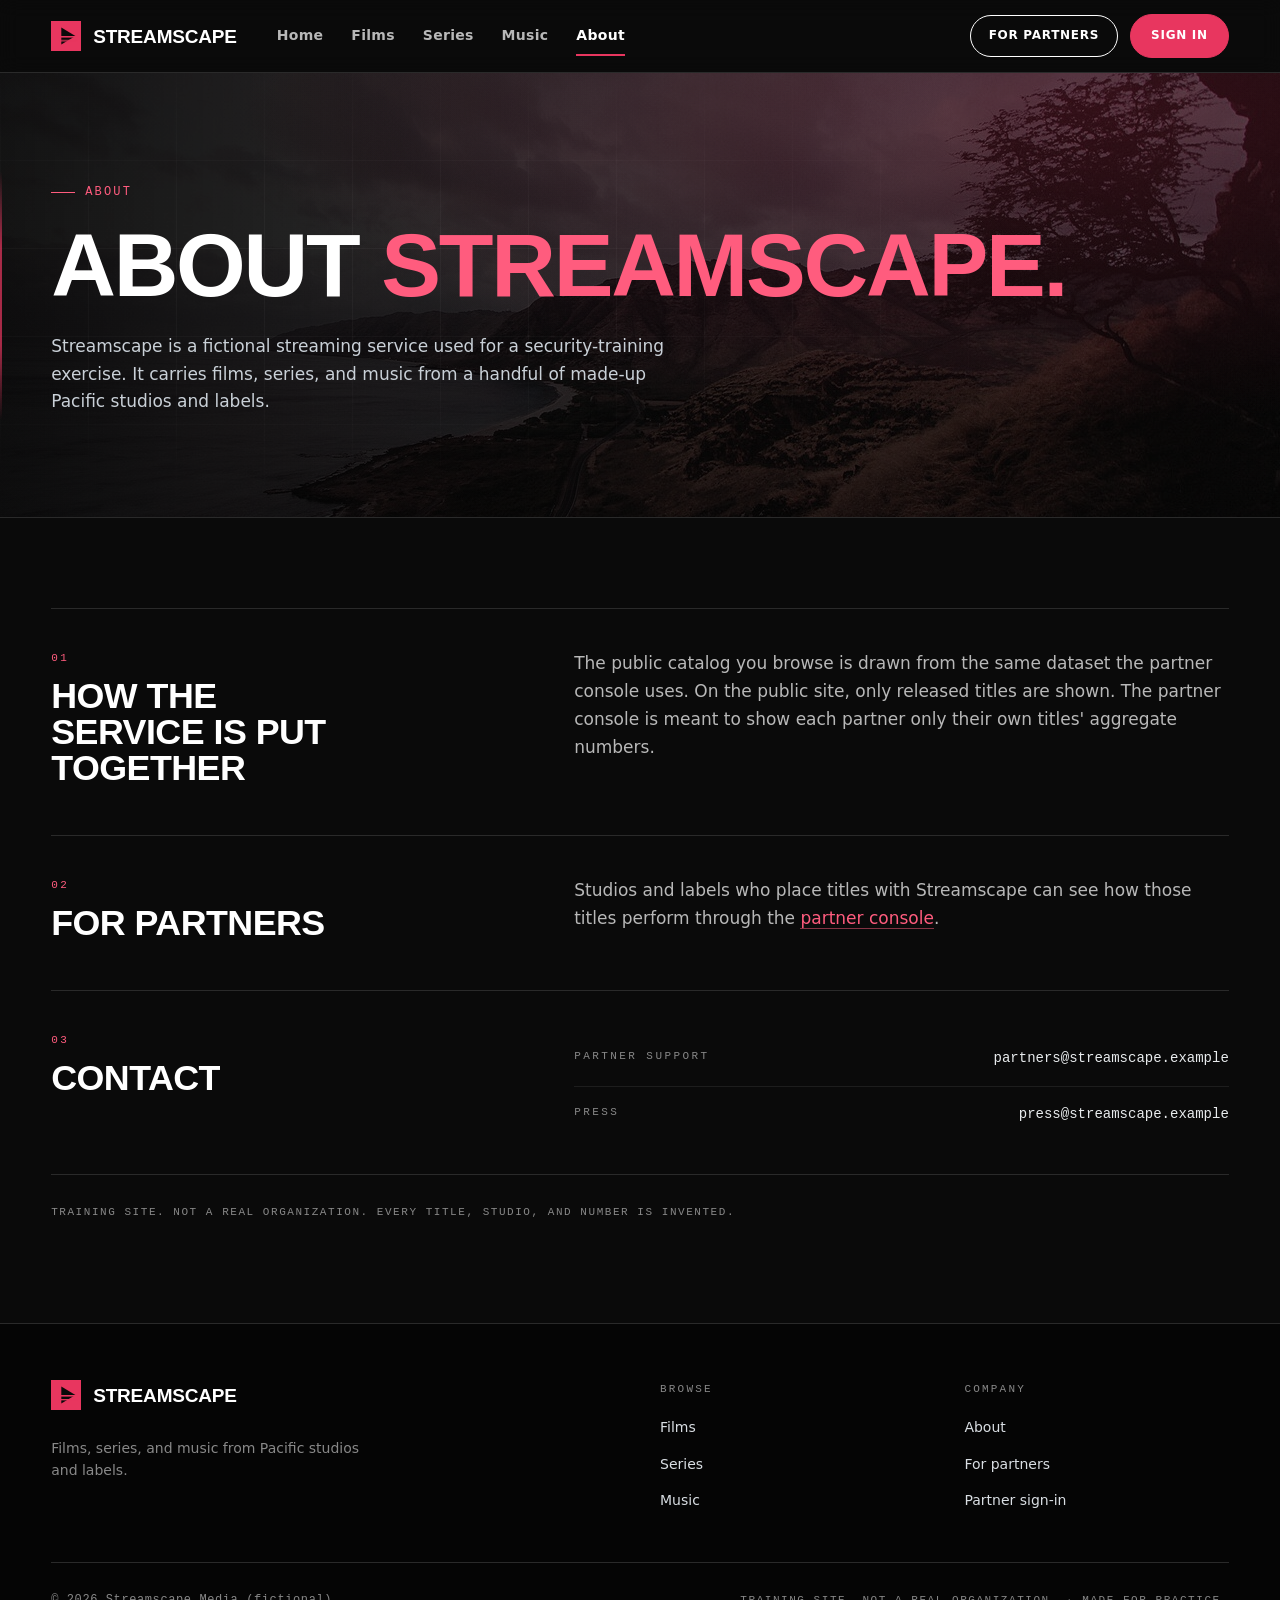
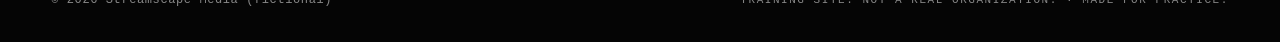
==== about.html @ 816b5783 "Initial implementation" ====
<!-- MOCK SITE FOR TRAINING. Not a real organization. -->
<!doctype html>
<html lang="en">
<head>
<meta charset="utf-8">
<meta name="viewport" content="width=device-width, initial-scale=1">
<title>About · Streamscape</title>
<link rel="stylesheet" href="assets/css/public.css">
</head>
<body>
<header class="hd">
  <div class="hd__in">
    <a class="hd__brand" href="index.html">
      <svg class="hd__logo" viewBox="0 0 64 64" aria-hidden="true"><rect width="64" height="64" fill="#e8365f"/><path d="M22 14 L52 32 L22 50 Z" fill="#0a0a0a"/><rect class="rip" x="16" y="32" width="40" height="3.4" fill="#e8365f"/><rect class="rip rip--2" x="16" y="40.6" width="40" height="2.8" fill="#e8365f"/></svg>
      <span class="wordmark">Streamscape</span>
    </a>
    <nav class="hd__nav">
      <a href="index.html">Home</a>
      <a href="index.html#films">Films</a>
      <a href="index.html#series">Series</a>
      <a href="index.html#music">Music</a>
      <a href="about.html" class="is-active">About</a>
    </nav>
    <div class="hd__cta">
      <a class="pill pill--line" href="partners.html">For partners</a>
      <a class="pill pill--solid" href="#">Sign in</a>
    </div>
  </div>
</header>

<section class="hero hero--about">
  <img class="hero__photo" src="assets/photos/about-coast.jpg" alt="">
  <div class="hero__shade"></div>
  <div class="grid-lines"></div>
  <div class="rail"></div>
  <div class="hero__in">
    <div class="hero__copy">
      <div class="eyebrow"><span class="eyebrow__rule"></span>About</div>
      <h1 class="display-1 up" style="--d:.1s; max-width:none">About <span class="accent">Streamscape.</span></h1>
      <p class="lede lede--wide">Streamscape is a fictional streaming service used for a security-training exercise. It carries films, series, and music from a handful of made-up Pacific studios and labels.</p>
    </div>
  </div>
</section>

<main class="main" style="gap:0">
  <div class="block reveal">
    <div class="block__lead"><div class="micro">01</div><h2>How the service is put together</h2></div>
    <p class="block__body">The public catalog you browse is drawn from the same dataset the partner console uses. On the public site, only released titles are shown. The partner console is meant to show each partner only their own titles' aggregate numbers.</p>
  </div>
  <div class="block reveal">
    <div class="block__lead"><div class="micro">02</div><h2>For partners</h2></div>
    <p class="block__body">Studios and labels who place titles with Streamscape can see how those titles perform through the <a href="partners.html">partner console</a>.</p>
  </div>
  <div class="block reveal">
    <div class="block__lead"><div class="micro">03</div><h2>Contact</h2></div>
    <div class="contact">
      <div class="contact__row"><span class="contact__k">Partner support</span><span class="contact__v">partners@streamscape.example</span></div>
      <div class="contact__row"><span class="contact__k">Press</span><span class="contact__v">press@streamscape.example</span></div>
    </div>
  </div>
  <p class="finenote">Training site. Not a real organization. Every title, studio, and number is invented.</p>
</main>

<footer class="ft">
  <div class="ft__in">
    <div class="ft__grid">
      <div class="ft__brand">
        <a href="index.html"><img src="assets/logo/streamscape-mark.svg" alt=""><span class="wordmark">Streamscape</span></a>
        <p class="ft__tag">Films, series, and music from Pacific studios and labels.</p>
      </div>
      <div class="ft__col"><h4>Browse</h4><ul><li><a href="index.html#films">Films</a></li><li><a href="index.html#series">Series</a></li><li><a href="index.html#music">Music</a></li></ul></div>
      <div class="ft__col"><h4>Company</h4><ul><li><a href="about.html">About</a></li><li><a href="partners.html">For partners</a></li><li><a href="partners/login.html">Partner sign-in</a></li></ul></div>
    </div>
    <div class="ft__bottom">
      <span class="ft__copy">&copy; 2026 Streamscape Media (fictional)</span>
      <span class="ft__note">Training site. Not a real organization. · Made for practice.</span>
    </div>
  </div>
</footer>
</body>
</html>
---- assets/css/public.css ----
/* Streamscape PUBLIC SITE (MOCK SITE FOR TRAINING)
   Implemented from the Claude Design handoff "Streamscape Redesign" on the Kapu dark-editorial
   design system (near-black surfaces, white ink, display caps, mono micro-labels, sharp corners,
   pill buttons) with Streamscape's red accent.
   Fonts: the design system loads Archivo Black, Manrope and JetBrains Mono from Google Fonts.
   This site runs offline from file://, so those names come first in each stack and system fonts
   stand in when they are not installed (font-synthesis is off so a heavy fallback is used
   for display type instead of a faked bold).
   The partner console, sign-in and onboarding pages keep their own stylesheet (style.css). */

:root {
  --paper: #0a0a0a;
  --paper-2: #121212;
  --paper-3: #050505;
  --paper-elev: #1a1a1a;
  --ink: #ffffff;
  --ink-2: #e8ebed;
  --ink-3: #b8c0c8;
  --muted: #b8b8b8;
  --muted-2: #888888;
  --muted-3: #5a5a5a;
  --rule: #2a2a2a;
  --rule-2: #1d1d1d;
  --brand: #e8365f;
  --brand-2: #ff5c7e;
  --lede: #c9d0d7;
  --display: "Archivo Black", "Arial Black", "Helvetica Neue", Arial, sans-serif;
  --body: "Manrope", "Inter", system-ui, "Segoe UI", "Helvetica Neue", Arial, sans-serif;
  --mono: "JetBrains Mono", ui-monospace, Menlo, Consolas, monospace;
  --ease: cubic-bezier(.2, .6, .2, 1);
  --ease-out: cubic-bezier(.16, 1, .3, 1);
  --shadow-pop: 0 30px 80px -30px rgba(0, 0, 0, .85);
  --gutter: clamp(20px, 4vw, 56px);
}

*, *::before, *::after { box-sizing: border-box; }
html { -webkit-text-size-adjust: 100%; scroll-behavior: smooth; scroll-padding-top: 96px; }
html, body { margin: 0; padding: 0; }
body { background: var(--paper); color: var(--ink); font-family: var(--body); font-size: 16px; line-height: 1.65; -webkit-font-smoothing: antialiased; text-rendering: optimizeLegibility; min-height: 100vh; }
img, svg { display: block; max-width: 100%; }
a { color: inherit; text-decoration: none; transition: color .2s var(--ease); }
button { font: inherit; color: inherit; background: none; border: 0; cursor: pointer; padding: 0; }
h1, h2, h3, h4, p { margin: 0; }
ul { margin: 0; padding: 0; list-style: none; }
::selection { background: var(--brand); color: var(--paper); }
:focus-visible { outline: 2px solid var(--brand-2); outline-offset: 2px; border-radius: 2px; }
:focus:not(:focus-visible) { outline: none; }
[hidden] { display: none !important; }

.display { font-family: var(--display); font-weight: 900; font-synthesis-weight: none; text-transform: uppercase; }
.mono { font-family: var(--mono); }

/* ---------- Motion ---------- */
@keyframes ssUp { from { opacity: 0; transform: translateY(24px); } to { opacity: 1; transform: none; } }
@keyframes ssWord { from { transform: translateY(110%); } to { transform: none; } }
@keyframes ssKen { from { transform: scale(1.12); } to { transform: scale(1); } }
@keyframes ssRail { from { transform: scaleY(0); } to { transform: scaleY(1); } }
@keyframes ssRule { from { transform: scaleX(0); } to { transform: scaleX(1); } }
@keyframes ssPulse { 0% { box-shadow: 0 0 0 0 rgba(232, 54, 95, .6); } 70% { box-shadow: 0 0 0 10px rgba(232, 54, 95, 0); } 100% { box-shadow: 0 0 0 0 rgba(232, 54, 95, 0); } }
@keyframes ssPoster { from { opacity: 0; transform: translateY(28px) scale(.97); } to { opacity: 1; transform: none; } }
@keyframes ssToast { from { opacity: 0; transform: translate(-50%, 16px); } to { opacity: 1; transform: translate(-50%, 0); } }
@keyframes ssRipple { from { transform: scaleX(1); } to { transform: scaleX(.3); } }
.up { animation: ssUp .9s var(--ease-out) var(--d, 0s) both; }
@supports (animation-timeline: view()) {
  .reveal { animation: ssUp linear both; animation-timeline: view(); animation-range: entry 0% entry 45%; }
}
@media (prefers-reduced-motion: reduce) {
  html { scroll-behavior: auto; }
  *, *::before, *::after { animation: none !important; transition: none !important; }
}

/* ---------- Header ---------- */
.hd { position: sticky; top: 0; z-index: 40; background: rgba(10, 10, 10, .9); backdrop-filter: saturate(140%) blur(10px); -webkit-backdrop-filter: saturate(140%) blur(10px); border-bottom: 1px solid var(--rule); }
.hd__in { padding-inline: var(--gutter); display: flex; align-items: center; gap: 12px 40px; min-height: 72px; flex-wrap: wrap; }
.hd__brand { display: inline-flex; align-items: center; gap: 12px; color: var(--ink); }
.hd__brand:hover { color: var(--ink); opacity: .85; }
.hd__logo { width: 30px; height: 30px; }
.hd__logo .rip { transform-box: fill-box; transform-origin: center; animation: ssRipple 1.1s var(--ease) .7s 4 alternate both; }
.hd__logo .rip--2 { animation-delay: .95s; }
.wordmark { font-family: var(--display); font-weight: 900; font-synthesis-weight: none; text-transform: uppercase; font-size: 19px; letter-spacing: -.01em; line-height: 1; }
.hd__nav { display: flex; gap: 28px; flex-wrap: wrap; }
.hd__nav a { position: relative; font-size: 14px; font-weight: 600; letter-spacing: .02em; color: var(--muted); padding: 8px 0; }
.hd__nav a::after { content: ""; position: absolute; left: 0; right: 0; bottom: 0; height: 2px; background: var(--brand); transform: scaleX(0); transform-origin: left; transition: transform .25s var(--ease); }
.hd__nav a:hover { color: var(--ink); }
.hd__nav a.is-active { color: var(--ink); }
.hd__nav a.is-active::after { transform: scaleX(1); }
.hd__cta { margin-left: auto; display: flex; align-items: center; gap: 12px; }

/* ---------- Buttons + links ---------- */
.pill { display: inline-flex; align-items: center; justify-content: center; gap: 10px; font-family: var(--body); font-weight: 700; font-size: 12px; letter-spacing: .06em; text-transform: uppercase; white-space: nowrap; padding: 10px 18px; border-radius: 999px; border: 1px solid transparent; transition: background .2s var(--ease), color .2s var(--ease), transform .2s var(--ease), gap .3s var(--ease); }
.pill--solid { background: var(--brand); border-color: var(--brand); color: #fff; padding: 11px 20px; }
.pill--solid:hover { background: var(--brand-2); border-color: var(--brand-2); color: #fff; }
.pill--line { border-color: var(--ink); color: var(--ink); }
.pill--line:hover { background: var(--ink); color: var(--paper); }
.pill--lg { font-size: 13px; gap: 12px; padding: 14px 26px; }
.pill--lg.pill--solid { padding: 15px 28px; }
.pill--lift:hover { transform: translateY(-1px); }
.pill--arrow:hover { gap: 18px; }
.link-ul { display: inline-flex; align-items: center; gap: 10px; font-size: 13px; font-weight: 700; letter-spacing: .06em; text-transform: uppercase; color: var(--ink); padding-bottom: 4px; border-bottom: 1px solid var(--ink); transition: gap .3s var(--ease), color .2s var(--ease), border-color .2s var(--ease); }
.link-ul:hover { color: var(--brand-2); border-color: var(--brand-2); gap: 18px; }
.eyebrow { display: inline-flex; align-items: center; gap: 10px; font-family: var(--mono); font-size: 12px; font-weight: 500; letter-spacing: .18em; text-transform: uppercase; color: var(--brand-2); }
.eyebrow__rule { width: 24px; height: 1px; background: var(--brand-2); transform-origin: left; animation: ssRule .9s var(--ease-out) .15s both; }
.micro { font-family: var(--mono); font-size: 11px; letter-spacing: .22em; text-transform: uppercase; color: var(--brand-2); }
.micro--dim { color: var(--muted-2); }
.finenote { margin-top: 28px; font-family: var(--mono); font-size: 11px; letter-spacing: .14em; text-transform: uppercase; color: var(--muted-2); }

/* ---------- Heroes ---------- */
.hero { position: relative; overflow: hidden; border-bottom: 1px solid var(--rule); background: radial-gradient(900px 560px at 88% -8%, rgba(232, 54, 95, .2), transparent 65%), var(--paper-3); }
.hero__photo { position: absolute; inset: 0; width: 100%; height: 100%; object-fit: cover; object-position: 50% 85%; filter: grayscale(.4) brightness(.5) contrast(1.05); animation: ssKen 22s var(--ease-out) both; }
.hero__shade { position: absolute; inset: 0; background: radial-gradient(ellipse at 85% 5%, rgba(232, 54, 95, .24), transparent 55%), linear-gradient(180deg, rgba(5, 6, 10, .45) 0%, rgba(5, 6, 10, .55) 45%, rgba(5, 5, 5, .94) 100%); }
.hero--about .hero__photo { object-position: 50% 50%; filter: grayscale(.45) brightness(.5) contrast(1.05); }
.hero--about .hero__shade { background: radial-gradient(ellipse at 85% 5%, rgba(232, 54, 95, .2), transparent 55%), linear-gradient(90deg, rgba(5, 5, 5, .88) 0%, rgba(5, 5, 5, .6) 55%, rgba(5, 5, 5, .35) 100%); }
.hero--about, .hero--partners { background: radial-gradient(900px 560px at 88% -8%, rgba(232, 54, 95, .16), transparent 65%), var(--paper-3); }
.grid-lines { position: absolute; inset: 0; pointer-events: none; background-image: linear-gradient(90deg, rgba(255, 255, 255, .035) 1px, transparent 1px), linear-gradient(0deg, rgba(255, 255, 255, .035) 1px, transparent 1px); background-size: 88px 88px; -webkit-mask-image: radial-gradient(ellipse at 30% 45%, #000 15%, transparent 72%); mask-image: radial-gradient(ellipse at 30% 45%, #000 15%, transparent 72%); }
.grid-lines--r { -webkit-mask-image: radial-gradient(ellipse at 70% 40%, #000 10%, transparent 70%); mask-image: radial-gradient(ellipse at 70% 40%, #000 10%, transparent 70%); }
.rail { position: absolute; top: 22%; bottom: 22%; left: 0; width: 2px; transform-origin: top; animation: ssRail 1.4s var(--ease-out) .2s both; background: linear-gradient(180deg, transparent, var(--brand) 30%, var(--brand) 70%, transparent); opacity: .7; }
.hero__in { position: relative; padding: clamp(56px, 8vw, 112px) var(--gutter); display: flex; flex-wrap: wrap; align-items: flex-end; gap: 56px 72px; }
.hero__copy { flex: 1 1 560px; min-width: 0; }
.display-1 { font-family: var(--display); font-weight: 900; font-synthesis-weight: none; text-transform: uppercase; font-size: clamp(44px, 7vw, 112px); line-height: .9; letter-spacing: -.025em; color: var(--ink); margin: 22px 0 28px; max-width: 13ch; }
.display-1 .accent, .accent { color: var(--brand-2); }
.w { display: inline-block; overflow: hidden; vertical-align: top; padding-bottom: .08em; margin-bottom: -.08em; }
.w > span { display: inline-block; animation: ssWord 1s var(--ease-out) both; }
.w:nth-child(1) > span { animation-delay: .12s; }
.w:nth-child(2) > span { animation-delay: .19s; }
.w:nth-child(3) > span { animation-delay: .26s; }
.w:nth-child(4) > span { animation-delay: .33s; }
.w:nth-child(5) > span { animation-delay: .40s; }
.w:nth-child(6) > span { animation-delay: .47s; }
.lede { font-size: clamp(16px, 1.3vw, 20px); line-height: 1.6; color: var(--lede); max-width: 48ch; text-wrap: pretty; animation: ssUp .9s var(--ease-out) .45s both; }
.lede--wide { max-width: 58ch; font-size: clamp(17px, 1.3vw, 21px); }
.hero__cta { display: flex; flex-wrap: wrap; gap: 14px; margin-top: 36px; animation: ssUp .9s var(--ease-out) .6s both; }
.hero__note { margin-top: 32px; font-family: var(--mono); font-size: 11px; letter-spacing: .2em; text-transform: uppercase; color: var(--muted-2); animation: ssUp .9s var(--ease-out) .75s both; }

/* Featured poster column (home hero) */
.feat { flex: 0 1 400px; min-width: 0; display: flex; flex-direction: column; gap: 18px; animation: ssPoster 1.1s var(--ease-out) .3s both; }
.feat__head { display: flex; justify-content: space-between; gap: 12px; font-family: var(--mono); font-size: 11px; letter-spacing: .22em; text-transform: uppercase; }
.live { display: inline-flex; align-items: center; gap: 10px; color: var(--brand-2); }
.live__dot { width: 7px; height: 7px; border-radius: 50%; background: var(--brand); animation: ssPulse 2.2s var(--ease) infinite; }
.feat > p { font-size: 15px; line-height: 1.6; color: var(--muted); }
.feat__actions { display: flex; flex-wrap: wrap; align-items: center; gap: 22px; }

/* ---------- Posters ---------- */
.poster { position: relative; overflow: hidden; isolation: isolate; border: 1px solid var(--rule); background: var(--art, #333); transition: transform .35s var(--ease), border-color .35s var(--ease); display: block; }
.poster--2x3 { aspect-ratio: 2 / 3; }
.poster--1x1 { aspect-ratio: 1 / 1; }
.poster--4x5 { aspect-ratio: 4 / 5; }
.poster--pop { box-shadow: var(--shadow-pop); }
a:hover > .poster, .poster:hover { transform: translateY(-4px); border-color: var(--brand); }
.poster__img { position: absolute; inset: 0; width: 100%; height: 100%; background-size: cover; background-repeat: no-repeat; background-position: var(--pos, 50% 50%); filter: grayscale(1) contrast(1.15) brightness(.92); transition: transform 1.2s var(--ease); }
a:hover > .poster .poster__img, .poster:hover .poster__img { transform: scale(1.07); }
.poster__tint { position: absolute; inset: 0; pointer-events: none; background: var(--art, #333); mix-blend-mode: color; opacity: .92; }
.poster__shade { position: absolute; inset: 0; pointer-events: none; background: radial-gradient(120% 70% at 100% 0%, rgba(255, 255, 255, .16), transparent 55%), linear-gradient(180deg, rgba(0, 0, 0, .3) 0%, rgba(0, 0, 0, 0) 24%, rgba(0, 0, 0, 0) 42%, rgba(0, 0, 0, .8) 100%); }
.poster__top { position: absolute; pointer-events: none; top: 12px; left: 12px; right: 12px; display: flex; justify-content: space-between; align-items: center; gap: 8px; }
.poster__top img { width: 16px; height: 16px; }
.poster__kind { font-family: var(--mono); font-size: 10px; letter-spacing: .18em; text-transform: uppercase; color: rgba(255, 255, 255, .9); }
.poster__title { position: absolute; pointer-events: none; left: 14px; right: 14px; bottom: 14px; font-family: var(--display); font-weight: 900; font-synthesis-weight: none; text-transform: uppercase; font-size: 22px; line-height: .95; letter-spacing: -.01em; color: #fff; text-wrap: balance; }
.poster--sm .poster__title { font-size: 19px; left: 12px; right: 12px; bottom: 12px; }
.poster--lg .poster__shade { background: radial-gradient(120% 70% at 100% 0%, rgba(255, 255, 255, .18), transparent 55%), linear-gradient(180deg, rgba(0, 0, 0, .32) 0%, rgba(0, 0, 0, 0) 22%, rgba(0, 0, 0, 0) 40%, rgba(0, 0, 0, .82) 100%); }
.poster--lg .poster__top { top: 18px; left: 18px; right: 18px; gap: 12px; }
.poster--lg .poster__top img { width: 22px; height: 22px; }
.poster--lg .poster__kind { font-size: 11px; letter-spacing: .2em; }
.poster--lg .poster__title { left: 22px; right: 22px; bottom: 22px; font-size: clamp(34px, 3.6vw, 48px); line-height: .92; letter-spacing: -.015em; }
.poster--hero .poster__top { top: 18px; left: 18px; right: 18px; gap: 12px; }
.poster--hero .poster__top img { width: 22px; height: 22px; }
.poster--hero .poster__kind { font-size: 11px; letter-spacing: .2em; }
.poster--hero .poster__title { left: 20px; right: 20px; bottom: 20px; font-size: clamp(28px, 2.8vw, 38px); line-height: .92; letter-spacing: -.015em; }

.tile { display: flex; flex-direction: column; gap: 12px; color: var(--ink); scroll-snap-align: start; min-width: 0; }
.tile:hover { color: var(--ink); }
.tile__meta { font-family: var(--mono); font-size: 11px; letter-spacing: .14em; text-transform: uppercase; color: var(--muted-2); }

/* ---------- Main + rows ---------- */
.main { padding: clamp(56px, 7vw, 96px) var(--gutter) 0; display: flex; flex-direction: column; gap: clamp(64px, 7vw, 104px); }
.row__head { display: flex; align-items: flex-end; justify-content: space-between; gap: 16px 24px; flex-wrap: wrap; padding-bottom: 20px; margin-bottom: 28px; border-bottom: 1px solid var(--rule); }
.display-2 { font-family: var(--display); font-weight: 900; font-synthesis-weight: none; text-transform: uppercase; font-size: clamp(32px, 3.8vw, 56px); line-height: .95; letter-spacing: -.02em; color: var(--ink); margin: 12px 0 0; }
.display-3 { font-family: var(--display); font-weight: 900; font-synthesis-weight: none; text-transform: uppercase; font-size: clamp(28px, 3.2vw, 44px); line-height: .95; letter-spacing: -.02em; color: var(--ink); margin: 12px 0 0; }
.rail-scroll { display: grid; grid-auto-flow: column; grid-auto-columns: minmax(200px, 240px); gap: 24px; overflow-x: auto; overflow-y: hidden; padding-top: 6px; padding-bottom: 14px; scroll-snap-type: x proximity; }
.rail-scroll--sq { grid-auto-columns: minmax(260px, 300px); }
.all__head { margin-bottom: 32px; }
.all__tabs { display: flex; flex-wrap: wrap; gap: 24px; }
.tab { font-family: var(--mono); font-size: 11px; letter-spacing: .2em; text-transform: uppercase; color: var(--muted-2); padding: 6px 0; border-bottom: 2px solid transparent; transition: color .2s var(--ease), border-color .2s var(--ease); }
.tab:hover { color: var(--ink); }
.tab.is-active { color: var(--ink); border-bottom-color: var(--brand); }
.all__grid { display: grid; grid-template-columns: repeat(auto-fill, minmax(168px, 1fr)); gap: 32px 20px; }

/* Partners band (home) */
.band { margin-top: clamp(80px, 9vw, 136px); background: var(--paper-2); border-top: 1px solid var(--rule); }
.band__in { padding: clamp(64px, 8vw, 112px) var(--gutter); display: flex; flex-wrap: wrap; align-items: flex-end; justify-content: space-between; gap: 32px 72px; }
.band__lead { flex: 1 1 520px; min-width: 0; }
.band__lead h2 { font-family: var(--display); font-weight: 900; font-synthesis-weight: none; text-transform: uppercase; font-size: clamp(34px, 4.6vw, 64px); line-height: .96; letter-spacing: -.02em; color: var(--ink); margin: 16px 0 0; max-width: 16ch; }
.band__side { flex: 0 1 420px; min-width: 0; display: flex; flex-direction: column; align-items: flex-start; gap: 24px; }
.band__side p { font-size: 17px; line-height: 1.65; color: var(--muted); }

/* ---------- Title page ---------- */
.thero { position: relative; overflow: hidden; border-bottom: 1px solid var(--rule); background: var(--glow, transparent), var(--paper-3); }
.thero__blur { position: absolute; top: -40px; left: -40px; width: calc(100% + 80px); height: calc(100% + 80px); filter: blur(28px) grayscale(.3) brightness(.4); background-size: cover; background-position: center; background-repeat: no-repeat; }
.thero__glow { position: absolute; inset: 0; background: var(--glow, transparent); }
.thero__shade { position: absolute; inset: 0; background: linear-gradient(180deg, rgba(5, 5, 5, .25) 0%, rgba(5, 5, 5, .55) 60%, rgba(5, 5, 5, .94) 100%); }
.thero__in { position: relative; padding: clamp(28px, 4vw, 48px) var(--gutter) clamp(56px, 7vw, 96px); }
.crumbs { display: flex; flex-wrap: wrap; align-items: center; gap: 10px; font-family: var(--mono); font-size: 11px; letter-spacing: .2em; text-transform: uppercase; color: var(--muted-2); }
.crumbs a { color: var(--muted); }
.crumbs a:hover { color: var(--ink); }
.crumbs .cur { color: var(--ink); }
.thero__body { display: flex; flex-wrap: wrap; align-items: flex-end; gap: 40px clamp(40px, 5vw, 80px); margin-top: clamp(28px, 4vw, 48px); }
.thero__poster { flex: 0 1 340px; min-width: 220px; animation: ssPoster 1.1s var(--ease-out) .05s both; }
.thero__copy { flex: 1 1 440px; min-width: 0; }
.thero__copy h1 { font-family: var(--display); font-weight: 900; font-synthesis-weight: none; text-transform: uppercase; font-size: clamp(44px, 7vw, 108px); line-height: .9; letter-spacing: -.025em; color: var(--ink); margin: 20px 0 24px; text-wrap: balance; animation: ssUp .9s var(--ease-out) .1s both; }
.thero__copy .lede { max-width: 44ch; font-size: clamp(17px, 1.3vw, 21px); }
.thero__cta { display: flex; flex-wrap: wrap; gap: 14px; margin-top: 32px; animation: ssUp .9s var(--ease-out) .55s both; }
.specs { display: grid; grid-template-columns: repeat(auto-fit, minmax(130px, 1fr)); gap: 24px; margin-top: 44px; max-width: 720px; }
.spec { border-top: 1px solid var(--rule); padding-top: 14px; animation: ssUp .8s var(--ease-out) var(--d, .55s) both; }
.spec__k { font-family: var(--mono); font-size: 10.5px; letter-spacing: .22em; text-transform: uppercase; color: var(--muted-2); }
.spec__v { margin-top: 6px; font-size: 16px; font-weight: 600; color: var(--ink-2); }
.unavail { border-bottom: 1px solid var(--rule); background: var(--paper-3); }
.unavail__in { padding: clamp(72px, 10vw, 144px) var(--gutter); }
.unavail h1 { font-family: var(--display); font-weight: 900; font-synthesis-weight: none; text-transform: uppercase; font-size: clamp(40px, 6vw, 88px); line-height: .92; letter-spacing: -.025em; color: var(--ink); margin: 20px 0 32px; max-width: 14ch; animation: ssUp .9s var(--ease-out) .1s both; }

/* ---------- About + partners blocks ---------- */
.block { display: flex; flex-wrap: wrap; gap: 20px 64px; padding-block: 40px 48px; border-top: 1px solid var(--rule); }
.block:last-of-type { border-bottom: 1px solid var(--rule); }
.block__lead { flex: 1 1 320px; min-width: 0; }
.block__lead h2, .block__lead h3 { font-family: var(--display); font-weight: 900; font-synthesis-weight: none; text-transform: uppercase; font-size: clamp(26px, 2.8vw, 40px); line-height: 1; letter-spacing: -.015em; color: var(--ink); margin: 12px 0 0; max-width: 14ch; }
.block__lead h3 { margin-top: 0; }
.block__body { flex: 1.4 1 460px; min-width: 0; font-size: 17px; line-height: 1.65; color: var(--muted); max-width: 62ch; }
.block__body a { color: var(--brand-2); border-bottom: 1px solid rgba(255, 92, 126, .5); }
.block__body a:hover { color: #fff; border-color: #fff; }
.block__body--col { display: flex; flex-direction: column; align-items: flex-start; gap: 24px; max-width: none; }
.contact { flex: 1.4 1 460px; min-width: 0; display: flex; flex-direction: column; }
.contact__row { display: flex; flex-wrap: wrap; justify-content: space-between; gap: 6px 24px; padding-block: 16px; border-bottom: 1px solid var(--rule-2); }
.contact__row:last-child { border-bottom: 0; padding-bottom: 0; }
.contact__k { font-family: var(--mono); font-size: 11px; letter-spacing: .22em; text-transform: uppercase; color: var(--muted-2); }
.contact__v { font-family: var(--mono); font-size: 14px; color: var(--ink-2); }
.perks { display: grid; grid-template-columns: repeat(auto-fit, minmax(260px, 1fr)); border-top: 1px solid var(--rule); border-left: 1px solid var(--rule); margin-top: 36px; }
.perk { padding: 32px 28px; border-right: 1px solid var(--rule); border-bottom: 1px solid var(--rule); display: flex; flex-direction: column; gap: 14px; min-height: 240px; transition: background .3s var(--ease); }
.perk:hover { background: rgba(232, 54, 95, .05); }
.perk__title { font-family: var(--display); font-weight: 900; font-synthesis-weight: none; text-transform: uppercase; font-size: clamp(26px, 2.4vw, 36px); line-height: 1; letter-spacing: -.015em; color: var(--ink); margin: auto 0 4px; }
.perk p { font-size: 15px; line-height: 1.6; color: var(--muted); }
.newp { margin-top: clamp(56px, 7vw, 96px); align-items: flex-start; border-bottom: 1px solid var(--rule); }

/* ---------- Footer ---------- */
.ft { margin-top: clamp(72px, 8vw, 120px); background: var(--paper-3); border-top: 1px solid var(--rule); color: var(--muted); }
.ft__in { padding: 56px var(--gutter) 32px; }
.ft__grid { display: grid; grid-template-columns: repeat(auto-fit, minmax(180px, 1fr)); gap: 40px; padding-bottom: 48px; border-bottom: 1px solid var(--rule); }
.ft__brand { grid-column: span 2; min-width: 0; }
.ft__brand a { display: inline-flex; align-items: center; gap: 12px; color: var(--ink); }
.ft__brand img { width: 30px; height: 30px; }
.ft__tag { margin-top: 18px; font-size: 14px; line-height: 1.6; color: var(--muted-2); max-width: 36ch; }
.ft__col h4 { font-family: var(--mono); font-weight: 400; font-size: 11px; letter-spacing: .2em; text-transform: uppercase; color: var(--muted-2); margin-bottom: 16px; }
.ft__col ul { display: flex; flex-direction: column; gap: 10px; }
.ft__col a { font-size: 14px; color: #d9dee3; }
.ft__col a:hover { color: var(--brand-2); }
.ft__bottom { display: flex; flex-wrap: wrap; justify-content: space-between; align-items: center; gap: 12px 24px; padding-top: 28px; }
.ft__copy { font-family: var(--mono); font-size: 12px; letter-spacing: .05em; color: var(--muted-2); }
.ft__note { font-family: var(--mono); font-size: 11px; letter-spacing: .14em; text-transform: uppercase; color: var(--muted-2); }

/* ---------- Toast ---------- */
.toast { position: fixed; left: 50%; bottom: 28px; transform: translateX(-50%); animation: ssToast .45s var(--ease-out) both; z-index: 60; max-width: calc(100% - 40px); display: flex; align-items: center; gap: 12px; padding: 14px 20px; background: var(--paper-elev); border: 1px solid var(--rule); box-shadow: var(--shadow-pop); font-family: var(--mono); font-size: 12px; letter-spacing: .12em; text-transform: uppercase; color: var(--ink-2); }
.toast::before { content: ""; width: 8px; height: 8px; border-radius: 50%; background: var(--brand); flex-shrink: 0; }

/* ---------- Responsive ---------- */
@media (max-width: 720px) {
  .hd__in { gap: 10px 20px; padding-block: 10px; }
  .hd__nav { gap: 18px; }
  .hd__cta { margin-left: 0; }
  .hero__in { gap: 40px; }
  .feat { flex-basis: 100%; }
  .thero__poster { flex-basis: 100%; min-width: 0; max-width: 300px; }
  .ft__brand { grid-column: span 1; }
}
/* Narrow phones: long single words ("STREAMSCAPE.", "UNDERSTUDY") must fit the column instead of
   being clipped by the hero's overflow:hidden. */
@media (max-width: 480px) {
  .display-1, .thero__copy h1, .unavail h1 { font-size: clamp(28px, 9.5vw, 44px); }
}
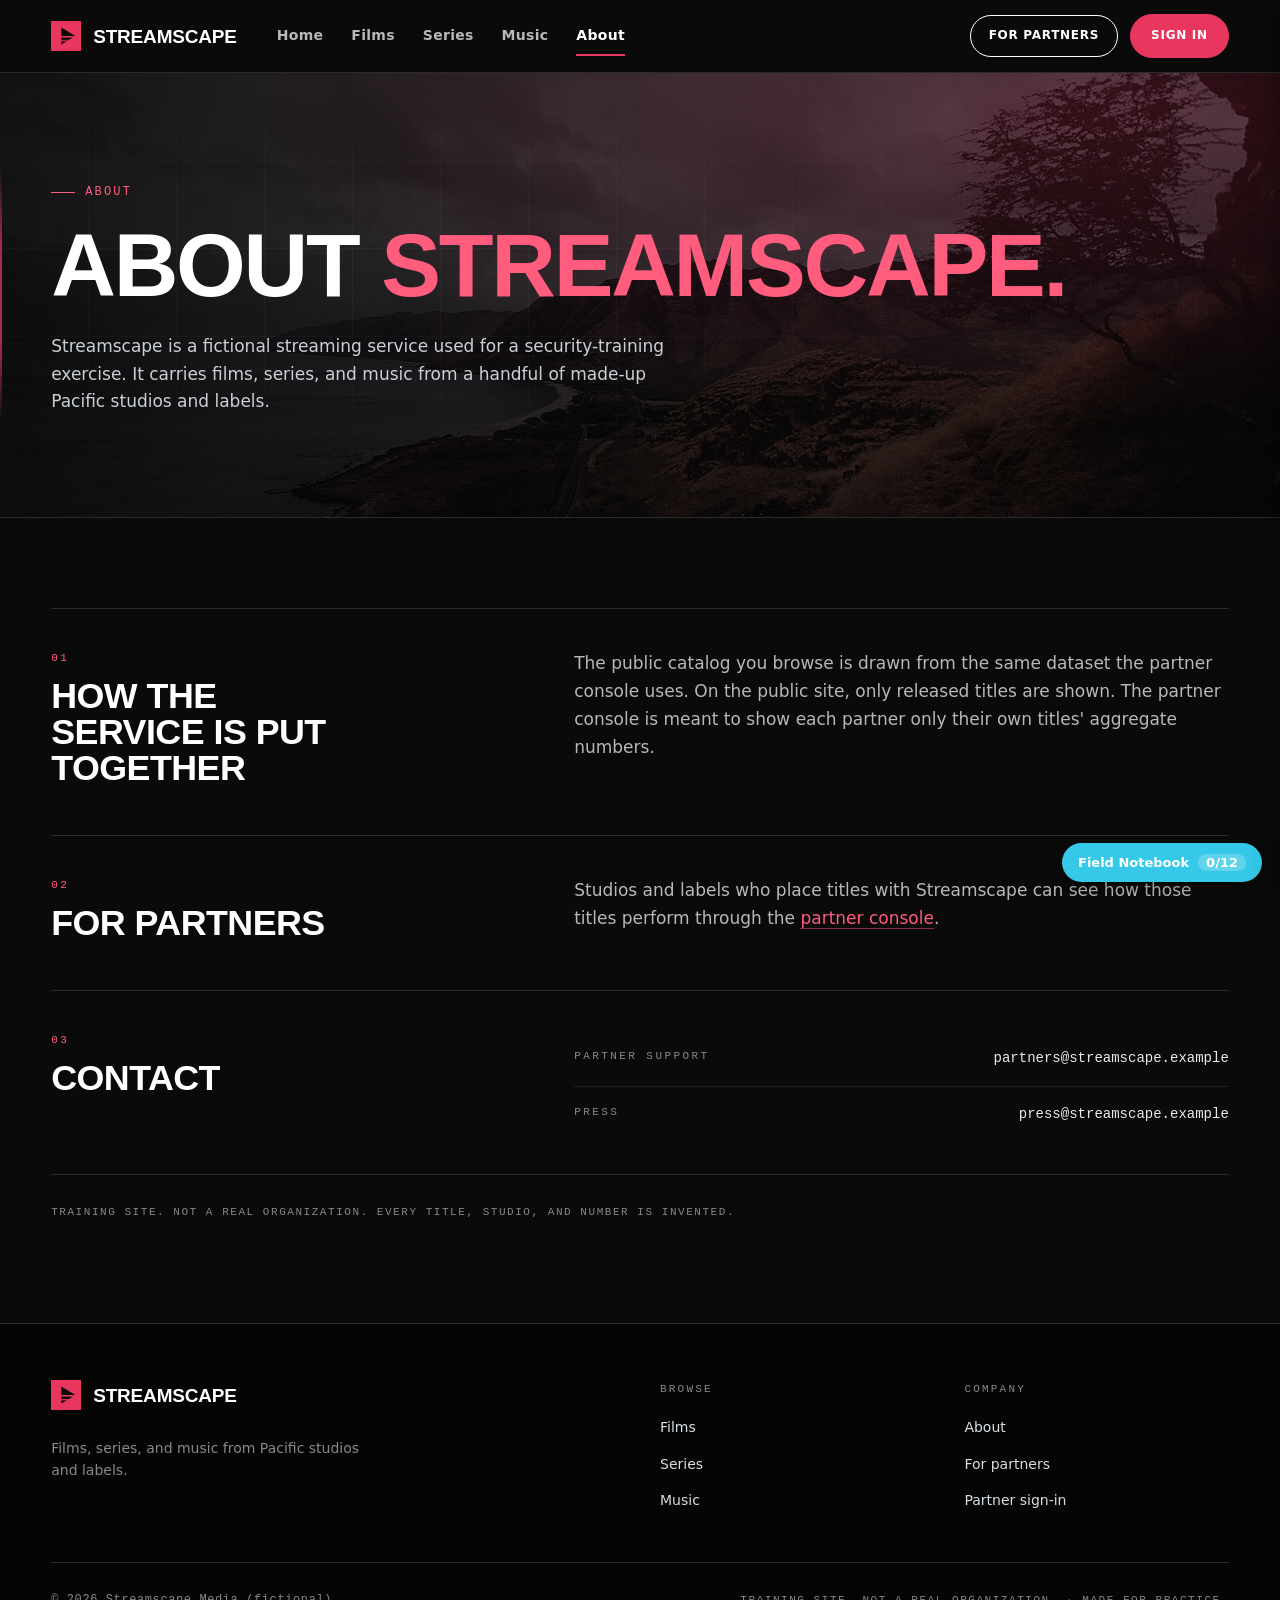
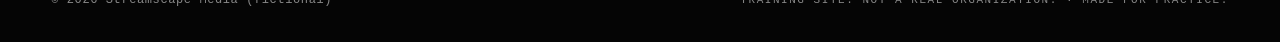
==== commit a82e18ad: "10/3/26" ====
--- a/about.html
+++ b/about.html
@@ -77,5 +77,7 @@
     </div>
   </div>
 </footer>
+<script src="assets/js/kapu-challenges.js"></script>
+<script src="assets/js/kapu-notebook.js"></script>
 </body>
 </html>
